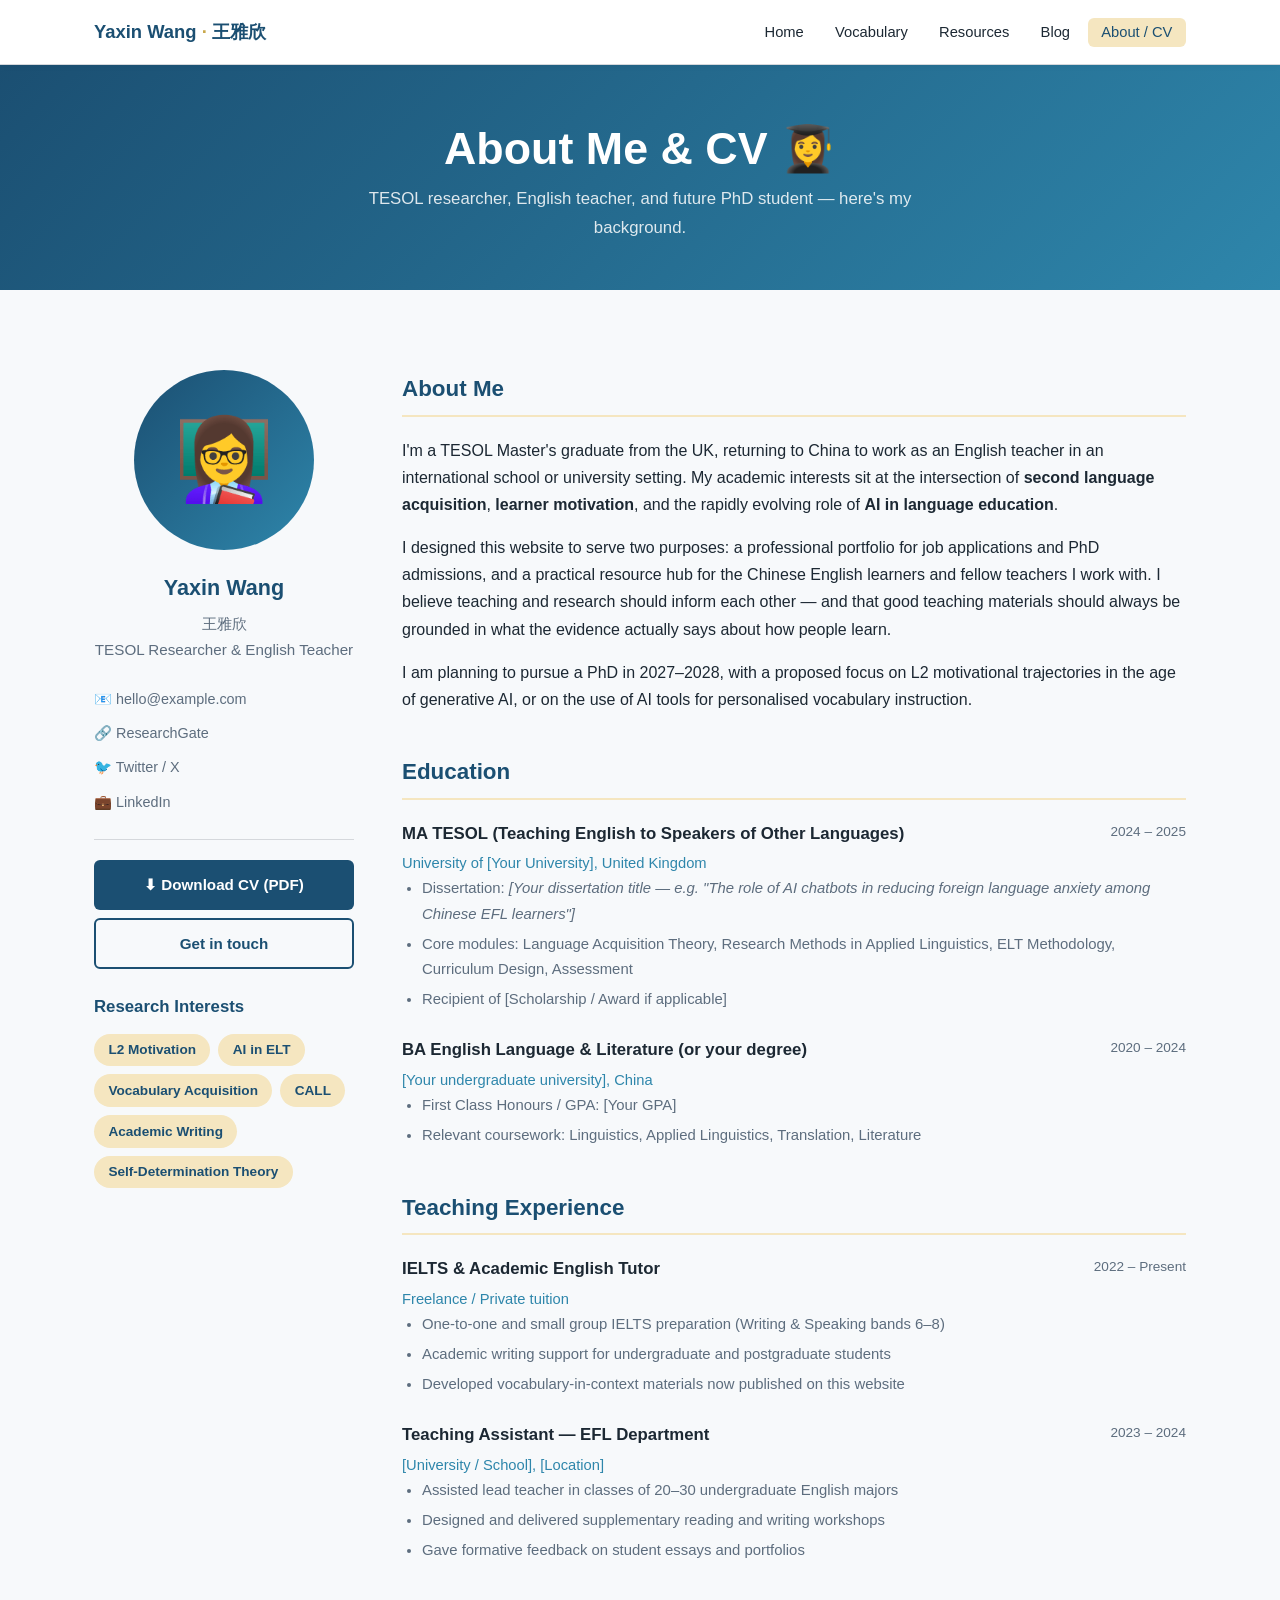
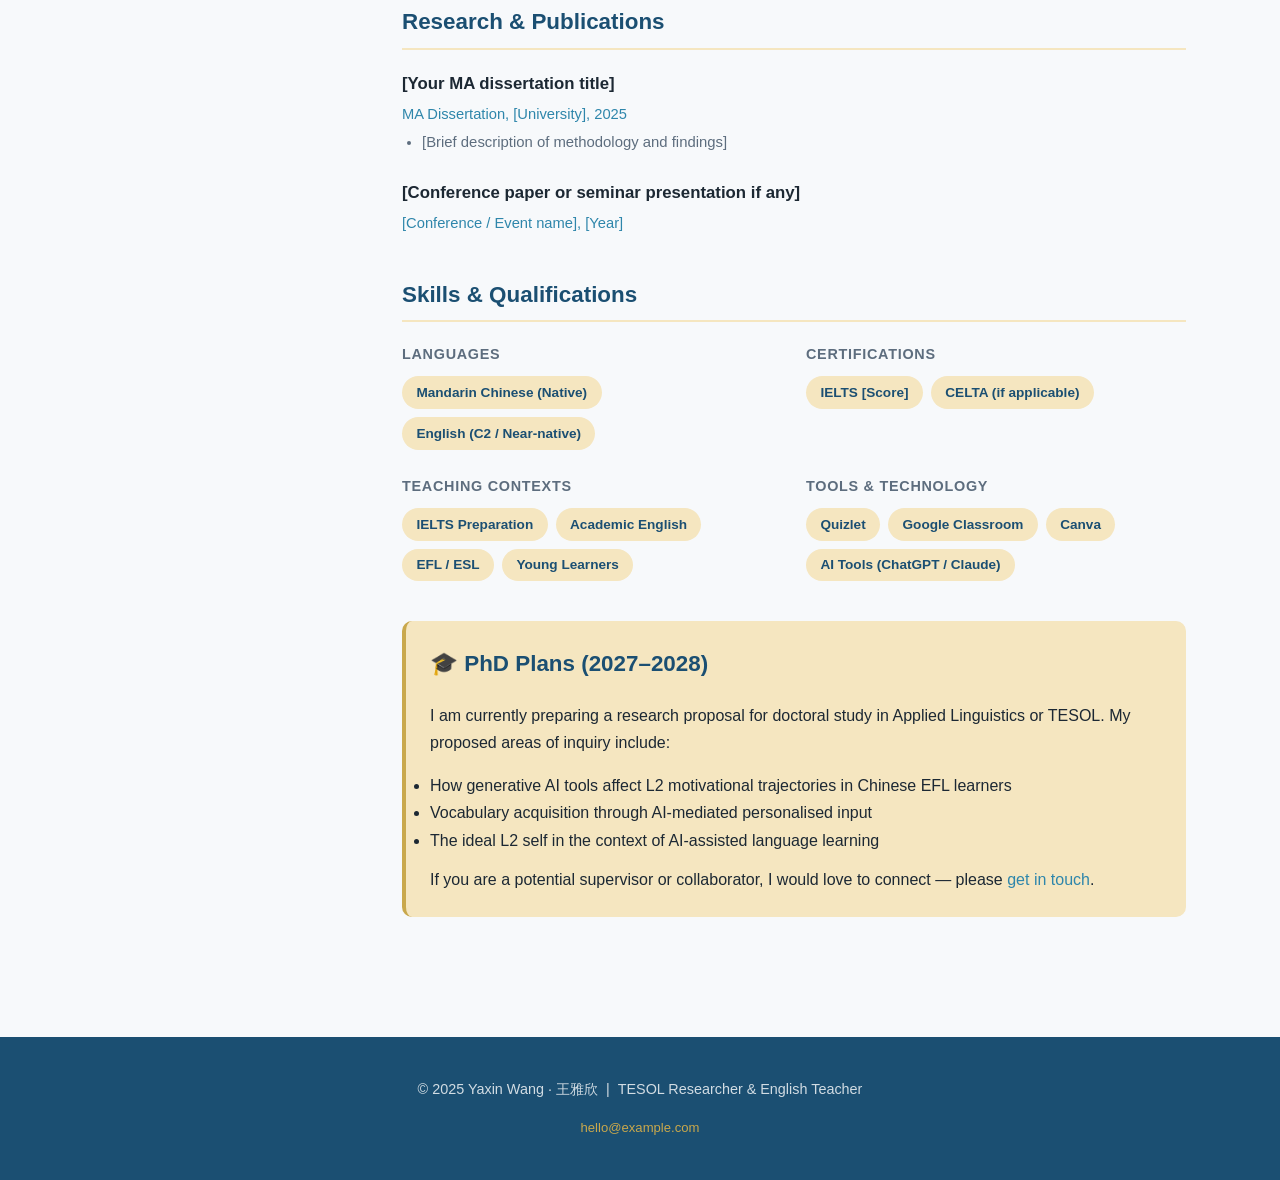
==== about.html @ 39707145 "Build complete teaching website prototype - Homepage with hero, feature cards, vocabulary preview, b" ====
<!DOCTYPE html>
<html lang="en">
<head>
  <meta charset="UTF-8">
  <meta name="viewport" content="width=device-width, initial-scale=1.0">
  <title>About &amp; CV | Yaxin Wang</title>
  <meta name="description" content="About Yaxin Wang — TESOL researcher, English teacher, and PhD applicant in L2 motivation and AI in language education.">
  <link rel="stylesheet" href="css/style.css">
</head>
<body>

<header class="site-header">
  <div class="container">
    <nav class="nav-inner">
      <a class="nav-brand" href="index.html">Yaxin Wang <span>·</span> 王雅欣</a>
      <ul class="nav-links">
        <li><a href="index.html">Home</a></li>
        <li><a href="vocabulary.html">Vocabulary</a></li>
        <li><a href="resources.html">Resources</a></li>
        <li><a href="blog.html">Blog</a></li>
        <li><a href="about.html" class="active">About / CV</a></li>
      </ul>
      <button class="nav-toggle" aria-label="Toggle navigation">
        <span></span><span></span><span></span>
      </button>
    </nav>
  </div>
</header>

<div class="page-header">
  <div class="container">
    <h1>About Me &amp; CV 👩‍🎓</h1>
    <p>TESOL researcher, English teacher, and future PhD student — here's my background.</p>
  </div>
</div>

<section class="section">
  <div class="container">
    <div class="about-grid">

      <!-- Sidebar -->
      <aside class="about-sidebar">
        <div class="about-avatar">👩‍🏫</div>
        <div class="about-name">Yaxin Wang</div>
        <div class="about-role">王雅欣<br>TESOL Researcher &amp; English Teacher</div>

        <div class="about-contact">
          <a href="mailto:hello@example.com">📧 hello@example.com</a>
          <a href="#">🔗 ResearchGate</a>
          <a href="#">🐦 Twitter / X</a>
          <a href="#">💼 LinkedIn</a>
        </div>

        <hr style="margin:1.25rem 0;border:none;border-top:1px solid var(--border)">

        <a href="#" class="btn btn-primary" style="width:100%;justify-content:center;margin-bottom:.5rem">
          ⬇ Download CV (PDF)
        </a>
        <a href="mailto:hello@example.com" class="btn btn-outline" style="width:100%;justify-content:center">
          Get in touch
        </a>

        <div style="margin-top:1.5rem;text-align:left">
          <h4 style="color:var(--primary);margin-bottom:.75rem">Research Interests</h4>
          <div class="skill-grid">
            <span class="skill-tag">L2 Motivation</span>
            <span class="skill-tag">AI in ELT</span>
            <span class="skill-tag">Vocabulary Acquisition</span>
            <span class="skill-tag">CALL</span>
            <span class="skill-tag">Academic Writing</span>
            <span class="skill-tag">Self-Determination Theory</span>
          </div>
        </div>
      </aside>

      <!-- Main CV Content -->
      <main>

        <!-- Bio -->
        <div class="cv-section">
          <h3>About Me</h3>
          <p>I'm a TESOL Master's graduate from the UK, returning to China to work as an English teacher in an international school or university setting. My academic interests sit at the intersection of <strong>second language acquisition</strong>, <strong>learner motivation</strong>, and the rapidly evolving role of <strong>AI in language education</strong>.</p>
          <p>I designed this website to serve two purposes: a professional portfolio for job applications and PhD admissions, and a practical resource hub for the Chinese English learners and fellow teachers I work with. I believe teaching and research should inform each other — and that good teaching materials should always be grounded in what the evidence actually says about how people learn.</p>
          <p>I am planning to pursue a PhD in 2027–2028, with a proposed focus on L2 motivational trajectories in the age of generative AI, or on the use of AI tools for personalised vocabulary instruction.</p>
        </div>

        <!-- Education -->
        <div class="cv-section">
          <h3>Education</h3>

          <div class="cv-item">
            <div class="cv-item-header">
              <div>
                <h4>MA TESOL (Teaching English to Speakers of Other Languages)</h4>
                <p class="cv-item-org">University of [Your University], United Kingdom</p>
              </div>
              <span class="cv-date">2024 – 2025</span>
            </div>
            <ul>
              <li>Dissertation: <em>[Your dissertation title — e.g. "The role of AI chatbots in reducing foreign language anxiety among Chinese EFL learners"]</em></li>
              <li>Core modules: Language Acquisition Theory, Research Methods in Applied Linguistics, ELT Methodology, Curriculum Design, Assessment</li>
              <li>Recipient of [Scholarship / Award if applicable]</li>
            </ul>
          </div>

          <div class="cv-item">
            <div class="cv-item-header">
              <div>
                <h4>BA English Language &amp; Literature (or your degree)</h4>
                <p class="cv-item-org">[Your undergraduate university], China</p>
              </div>
              <span class="cv-date">2020 – 2024</span>
            </div>
            <ul>
              <li>First Class Honours / GPA: [Your GPA]</li>
              <li>Relevant coursework: Linguistics, Applied Linguistics, Translation, Literature</li>
            </ul>
          </div>
        </div>

        <!-- Teaching Experience -->
        <div class="cv-section">
          <h3>Teaching Experience</h3>

          <div class="cv-item">
            <div class="cv-item-header">
              <div>
                <h4>IELTS &amp; Academic English Tutor</h4>
                <p class="cv-item-org">Freelance / Private tuition</p>
              </div>
              <span class="cv-date">2022 – Present</span>
            </div>
            <ul>
              <li>One-to-one and small group IELTS preparation (Writing &amp; Speaking bands 6–8)</li>
              <li>Academic writing support for undergraduate and postgraduate students</li>
              <li>Developed vocabulary-in-context materials now published on this website</li>
            </ul>
          </div>

          <div class="cv-item">
            <div class="cv-item-header">
              <div>
                <h4>Teaching Assistant — EFL Department</h4>
                <p class="cv-item-org">[University / School], [Location]</p>
              </div>
              <span class="cv-date">2023 – 2024</span>
            </div>
            <ul>
              <li>Assisted lead teacher in classes of 20–30 undergraduate English majors</li>
              <li>Designed and delivered supplementary reading and writing workshops</li>
              <li>Gave formative feedback on student essays and portfolios</li>
            </ul>
          </div>
        </div>

        <!-- Research & Publications -->
        <div class="cv-section">
          <h3>Research &amp; Publications</h3>

          <div class="cv-item">
            <h4>[Your MA dissertation title]</h4>
            <p class="cv-item-org">MA Dissertation, [University], 2025</p>
            <ul>
              <li>[Brief description of methodology and findings]</li>
            </ul>
          </div>

          <div class="cv-item">
            <h4>[Conference paper or seminar presentation if any]</h4>
            <p class="cv-item-org">[Conference / Event name], [Year]</p>
          </div>
        </div>

        <!-- Skills -->
        <div class="cv-section">
          <h3>Skills &amp; Qualifications</h3>
          <div style="display:grid;grid-template-columns:1fr 1fr;gap:1.5rem;flex-wrap:wrap">
            <div>
              <h4 style="margin-bottom:.6rem;color:var(--text-muted);font-size:.9rem;text-transform:uppercase;letter-spacing:.05em">Languages</h4>
              <div class="skill-grid">
                <span class="skill-tag">Mandarin Chinese (Native)</span>
                <span class="skill-tag">English (C2 / Near-native)</span>
              </div>
            </div>
            <div>
              <h4 style="margin-bottom:.6rem;color:var(--text-muted);font-size:.9rem;text-transform:uppercase;letter-spacing:.05em">Certifications</h4>
              <div class="skill-grid">
                <span class="skill-tag">IELTS [Score]</span>
                <span class="skill-tag">CELTA (if applicable)</span>
              </div>
            </div>
            <div>
              <h4 style="margin-bottom:.6rem;color:var(--text-muted);font-size:.9rem;text-transform:uppercase;letter-spacing:.05em">Teaching Contexts</h4>
              <div class="skill-grid">
                <span class="skill-tag">IELTS Preparation</span>
                <span class="skill-tag">Academic English</span>
                <span class="skill-tag">EFL / ESL</span>
                <span class="skill-tag">Young Learners</span>
              </div>
            </div>
            <div>
              <h4 style="margin-bottom:.6rem;color:var(--text-muted);font-size:.9rem;text-transform:uppercase;letter-spacing:.05em">Tools &amp; Technology</h4>
              <div class="skill-grid">
                <span class="skill-tag">Quizlet</span>
                <span class="skill-tag">Google Classroom</span>
                <span class="skill-tag">Canva</span>
                <span class="skill-tag">AI Tools (ChatGPT / Claude)</span>
              </div>
            </div>
          </div>
        </div>

        <!-- PhD Plans -->
        <div class="cv-section" style="background:var(--accent-light);padding:1.5rem;border-radius:var(--radius);border-left:4px solid var(--accent)">
          <h3 style="border:none;margin-bottom:.75rem">🎓 PhD Plans (2027–2028)</h3>
          <p>I am currently preparing a research proposal for doctoral study in Applied Linguistics or TESOL. My proposed areas of inquiry include:</p>
          <ul>
            <li>How generative AI tools affect L2 motivational trajectories in Chinese EFL learners</li>
            <li>Vocabulary acquisition through AI-mediated personalised input</li>
            <li>The ideal L2 self in the context of AI-assisted language learning</li>
          </ul>
          <p style="margin-top:.75rem">If you are a potential supervisor or collaborator, I would love to connect — please <a href="mailto:hello@example.com">get in touch</a>.</p>
        </div>

      </main>
    </div>
  </div>
</section>

<footer class="site-footer">
  <p>© 2025 Yaxin Wang · 王雅欣 &nbsp;|&nbsp; TESOL Researcher &amp; English Teacher</p>
  <p style="margin-top:.5rem;font-size:.82rem">
    <a href="mailto:hello@example.com">hello@example.com</a>
  </p>
</footer>

<script src="js/app.js"></script>
</body>
</html>
---- css/style.css ----
/* ============================================================
   TEACHING WEBSITE – MAIN STYLESHEET
   To change the colour palette, edit the variables below.
   ============================================================ */

:root {
  --primary:        #1B4F72;   /* deep navy */
  --primary-light:  #2E86AB;   /* medium blue */
  --accent:         #C9A84C;   /* academic gold */
  --accent-light:   #F5E6C0;   /* pale gold */
  --bg:             #F7F9FB;   /* page background */
  --surface:        #FFFFFF;   /* card background */
  --text:           #1C2833;   /* body text */
  --text-muted:     #5D6D7E;   /* secondary text */
  --border:         #D5D8DC;   /* dividers */
  --success:        #1E8449;
  --radius:         10px;
  --shadow:         0 2px 12px rgba(27,79,114,0.10);
  --shadow-hover:   0 6px 24px rgba(27,79,114,0.18);
  --transition:     0.25s ease;
  --max-width:      1140px;
}

/* ── Reset & Base ─────────────────────────────────────────── */
*, *::before, *::after { box-sizing: border-box; margin: 0; padding: 0; }

html { scroll-behavior: smooth; font-size: 16px; }

body {
  font-family: 'Segoe UI', 'PingFang SC', 'Microsoft YaHei', sans-serif;
  background: var(--bg);
  color: var(--text);
  line-height: 1.7;
}

a { color: var(--primary-light); text-decoration: none; transition: color var(--transition); }
a:hover { color: var(--accent); }

img { max-width: 100%; display: block; }

/* ── Typography ───────────────────────────────────────────── */
h1 { font-size: clamp(1.8rem, 4vw, 2.8rem); font-weight: 700; line-height: 1.25; }
h2 { font-size: clamp(1.4rem, 3vw, 2rem);   font-weight: 700; line-height: 1.3; }
h3 { font-size: clamp(1.1rem, 2vw, 1.4rem); font-weight: 600; }
h4 { font-size: 1.05rem; font-weight: 600; }
p  { margin-bottom: 1rem; }
p:last-child { margin-bottom: 0; }

.section-title {
  text-align: center;
  margin-bottom: 0.5rem;
  color: var(--primary);
}
.section-subtitle {
  text-align: center;
  color: var(--text-muted);
  margin-bottom: 2.5rem;
  font-size: 1.05rem;
}

/* ── Layout Utilities ─────────────────────────────────────── */
.container { max-width: var(--max-width); margin: 0 auto; padding: 0 1.5rem; }
.section   { padding: 5rem 0; }
.section-alt { background: var(--surface); }

.grid-2 { display: grid; grid-template-columns: repeat(auto-fit, minmax(280px, 1fr)); gap: 1.5rem; }
.grid-3 { display: grid; grid-template-columns: repeat(auto-fit, minmax(240px, 1fr)); gap: 1.5rem; }

/* ── Buttons ──────────────────────────────────────────────── */
.btn {
  display: inline-flex;
  align-items: center;
  gap: 0.45rem;
  padding: 0.65rem 1.5rem;
  border-radius: 6px;
  font-size: 0.95rem;
  font-weight: 600;
  cursor: pointer;
  transition: all var(--transition);
  border: 2px solid transparent;
}
.btn-primary {
  background: var(--primary);
  color: #fff;
}
.btn-primary:hover { background: var(--primary-light); color: #fff; transform: translateY(-1px); }

.btn-outline {
  background: transparent;
  color: var(--primary);
  border-color: var(--primary);
}
.btn-outline:hover { background: var(--primary); color: #fff; transform: translateY(-1px); }

.btn-accent {
  background: var(--accent);
  color: #fff;
}
.btn-accent:hover { background: #b8923f; color: #fff; transform: translateY(-1px); }

/* ── Header / Nav ─────────────────────────────────────────── */
.site-header {
  position: sticky;
  top: 0;
  z-index: 100;
  background: var(--surface);
  border-bottom: 1px solid var(--border);
  box-shadow: 0 1px 6px rgba(0,0,0,0.06);
}

.nav-inner {
  display: flex;
  align-items: center;
  justify-content: space-between;
  height: 64px;
}

.nav-brand {
  font-size: 1.15rem;
  font-weight: 700;
  color: var(--primary);
  white-space: nowrap;
}
.nav-brand span { color: var(--accent); }

.nav-links {
  display: flex;
  align-items: center;
  gap: 0.25rem;
  list-style: none;
}
.nav-links a {
  padding: 0.4rem 0.85rem;
  border-radius: 6px;
  color: var(--text);
  font-size: 0.92rem;
  font-weight: 500;
  transition: all var(--transition);
}
.nav-links a:hover,
.nav-links a.active { background: var(--accent-light); color: var(--primary); }

.nav-toggle {
  display: none;
  background: none;
  border: none;
  cursor: pointer;
  flex-direction: column;
  gap: 5px;
  padding: 4px;
}
.nav-toggle span {
  display: block;
  width: 24px;
  height: 2px;
  background: var(--primary);
  border-radius: 2px;
  transition: all var(--transition);
}

/* ── Hero ─────────────────────────────────────────────────── */
.hero {
  background: linear-gradient(135deg, var(--primary) 0%, var(--primary-light) 100%);
  color: #fff;
  padding: 6rem 0 5rem;
  position: relative;
  overflow: hidden;
}
.hero::before {
  content: '';
  position: absolute;
  inset: 0;
  background: url("data:image/svg+xml,%3Csvg width='60' height='60' viewBox='0 0 60 60' xmlns='http://www.w3.org/2000/svg'%3E%3Cg fill='none' fill-rule='evenodd'%3E%3Cg fill='%23ffffff' fill-opacity='0.04'%3E%3Cpath d='M36 34v-4h-2v4h-4v2h4v4h2v-4h4v-2h-4zm0-30V0h-2v4h-4v2h4v4h2V6h4V4h-4zM6 34v-4H4v4H0v2h4v4h2v-4h4v-2H6zM6 4V0H4v4H0v2h4v4h2V6h4V4H6z'/%3E%3C/g%3E%3C/g%3E%3C/svg%3E");
}
.hero-inner {
  position: relative;
  display: grid;
  grid-template-columns: 1fr auto;
  gap: 3rem;
  align-items: center;
}
.hero-tagline {
  font-size: 1.1rem;
  opacity: 0.85;
  margin-bottom: 0.75rem;
  letter-spacing: 0.03em;
  text-transform: uppercase;
  font-weight: 500;
}
.hero h1 { margin-bottom: 1rem; }
.hero-desc { font-size: 1.1rem; opacity: 0.9; margin-bottom: 2rem; max-width: 540px; }
.hero-cta { display: flex; flex-wrap: wrap; gap: 1rem; }
.hero-badge {
  background: rgba(255,255,255,0.15);
  border: 1px solid rgba(255,255,255,0.3);
  border-radius: 8px;
  padding: 1.25rem 1.5rem;
  min-width: 200px;
  text-align: center;
}
.hero-badge-num { font-size: 2rem; font-weight: 700; }
.hero-badge-label { font-size: 0.85rem; opacity: 0.8; }

/* ── Feature Cards ────────────────────────────────────────── */
.feature-card {
  background: var(--surface);
  border-radius: var(--radius);
  padding: 2rem;
  box-shadow: var(--shadow);
  transition: box-shadow var(--transition), transform var(--transition);
  border-top: 4px solid var(--primary-light);
}
.feature-card:hover { box-shadow: var(--shadow-hover); transform: translateY(-3px); }

.feature-icon {
  font-size: 2.25rem;
  margin-bottom: 1rem;
}
.feature-card h3 { color: var(--primary); margin-bottom: 0.5rem; }

/* ── Vocabulary Flashcard ─────────────────────────────────── */
.vocab-app { max-width: 780px; margin: 0 auto; }

.vocab-controls {
  display: flex;
  flex-wrap: wrap;
  gap: 0.75rem;
  margin-bottom: 1.75rem;
  align-items: center;
}
.vocab-controls select,
.vocab-controls input {
  padding: 0.5rem 0.9rem;
  border: 1.5px solid var(--border);
  border-radius: 6px;
  background: var(--surface);
  font-size: 0.9rem;
  color: var(--text);
  transition: border-color var(--transition);
}
.vocab-controls select:focus,
.vocab-controls input:focus { outline: none; border-color: var(--primary-light); }

.card-counter { margin-left: auto; color: var(--text-muted); font-size: 0.9rem; font-weight: 600; }

/* 3-D flip card */
.flip-card { perspective: 1200px; height: 380px; margin-bottom: 1.5rem; cursor: pointer; }
.flip-card-inner {
  position: relative;
  width: 100%;
  height: 100%;
  transition: transform 0.55s cubic-bezier(.4,.2,.2,1);
  transform-style: preserve-3d;
}
.flip-card.flipped .flip-card-inner { transform: rotateY(180deg); }

.flip-card-front,
.flip-card-back {
  position: absolute;
  inset: 0;
  backface-visibility: hidden;
  -webkit-backface-visibility: hidden;
  border-radius: var(--radius);
  box-shadow: var(--shadow);
  display: flex;
  flex-direction: column;
  justify-content: center;
  padding: 2.5rem;
  background: var(--surface);
}
.flip-card-back { transform: rotateY(180deg); background: #EAF4FB; }

.card-word {
  font-size: 2rem;
  font-weight: 700;
  color: var(--primary);
  margin-bottom: 0.25rem;
}
.card-phonetic { color: var(--text-muted); font-size: 1rem; margin-bottom: 1.25rem; }

.card-sentence {
  font-size: 1.08rem;
  line-height: 1.8;
  color: var(--text);
  background: var(--accent-light);
  border-left: 4px solid var(--accent);
  padding: 0.9rem 1.1rem;
  border-radius: 0 6px 6px 0;
  margin-bottom: 1rem;
}
.card-sentence .highlight {
  background: var(--accent);
  color: #fff;
  padding: 1px 5px;
  border-radius: 3px;
  font-weight: 600;
}

.card-hint { color: var(--text-muted); font-size: 0.9rem; text-align: center; margin-top: auto; }

/* back face */
.card-pos {
  display: inline-block;
  background: var(--primary);
  color: #fff;
  font-size: 0.78rem;
  font-weight: 600;
  padding: 2px 10px;
  border-radius: 20px;
  text-transform: uppercase;
  letter-spacing: 0.05em;
  margin-bottom: 0.75rem;
}
.card-definition { font-size: 1.1rem; color: var(--primary); font-weight: 600; margin-bottom: 1rem; }
.card-usage { font-size: 0.93rem; color: var(--text-muted); border-top: 1px solid var(--border); padding-top: 0.75rem; margin-top: 0.25rem; }
.card-cn { font-size: 0.95rem; color: var(--text-muted); font-style: italic; margin-top: 0.5rem; }

/* nav bar below card */
.card-nav {
  display: flex;
  align-items: center;
  justify-content: center;
  gap: 1rem;
}
.card-progress {
  flex: 1;
  max-width: 320px;
  height: 6px;
  background: var(--border);
  border-radius: 3px;
  overflow: hidden;
}
.card-progress-fill { height: 100%; background: var(--accent); transition: width 0.3s ease; border-radius: 3px; }

.card-level-badge {
  display: inline-block;
  font-size: 0.75rem;
  font-weight: 700;
  padding: 2px 9px;
  border-radius: 20px;
  background: var(--accent-light);
  color: var(--primary);
  margin-bottom: 0.5rem;
}

/* ── Resources ────────────────────────────────────────────── */
.filter-bar {
  display: flex;
  flex-wrap: wrap;
  gap: 0.5rem;
  margin-bottom: 2rem;
  justify-content: center;
}
.filter-btn {
  padding: 0.4rem 1rem;
  border-radius: 20px;
  border: 1.5px solid var(--border);
  background: var(--surface);
  color: var(--text-muted);
  font-size: 0.88rem;
  font-weight: 500;
  cursor: pointer;
  transition: all var(--transition);
}
.filter-btn:hover,
.filter-btn.active {
  background: var(--primary);
  color: #fff;
  border-color: var(--primary);
}

.resource-card {
  background: var(--surface);
  border-radius: var(--radius);
  padding: 1.5rem;
  box-shadow: var(--shadow);
  transition: all var(--transition);
  display: flex;
  flex-direction: column;
  gap: 0.5rem;
}
.resource-card:hover { box-shadow: var(--shadow-hover); transform: translateY(-2px); }

.resource-meta {
  display: flex;
  gap: 0.5rem;
  flex-wrap: wrap;
}
.tag {
  font-size: 0.75rem;
  font-weight: 600;
  padding: 2px 9px;
  border-radius: 20px;
  text-transform: uppercase;
  letter-spacing: 0.04em;
}
.tag-writing  { background: #D6EAF8; color: #1A5276; }
.tag-speaking { background: #D5F5E3; color: #1E8449; }
.tag-vocab    { background: #FDEBD0; color: #784212; }
.tag-grammar  { background: #E8DAEF; color: #6C3483; }
.tag-level    { background: var(--accent-light); color: #7D6608; }

.resource-card h4 { color: var(--primary); }
.resource-card p { font-size: 0.9rem; color: var(--text-muted); }
.resource-link { margin-top: auto; color: var(--primary-light); font-size: 0.9rem; font-weight: 600; }
.resource-link:hover { color: var(--accent); }

/* ── Blog ─────────────────────────────────────────────────── */
.blog-card {
  background: var(--surface);
  border-radius: var(--radius);
  box-shadow: var(--shadow);
  overflow: hidden;
  transition: all var(--transition);
  display: flex;
  flex-direction: column;
}
.blog-card:hover { box-shadow: var(--shadow-hover); transform: translateY(-3px); }

.blog-card-header {
  padding: 1.75rem 1.75rem 0;
}
.blog-date { font-size: 0.82rem; color: var(--text-muted); margin-bottom: 0.4rem; }
.blog-category {
  font-size: 0.78rem;
  font-weight: 700;
  letter-spacing: 0.05em;
  text-transform: uppercase;
  color: var(--primary-light);
  margin-bottom: 0.6rem;
}
.blog-card h3 { color: var(--primary); margin-bottom: 0.75rem; font-size: 1.15rem; }
.blog-card p  { font-size: 0.93rem; color: var(--text-muted); }

.blog-card-footer {
  padding: 1rem 1.75rem 1.5rem;
  margin-top: auto;
  display: flex;
  align-items: center;
  justify-content: space-between;
}
.read-time { font-size: 0.82rem; color: var(--text-muted); }

/* Single blog post */
.blog-post-content {
  max-width: 720px;
  margin: 0 auto;
}
.blog-post-content h2 { color: var(--primary); margin: 2rem 0 0.75rem; }
.blog-post-content h3 { color: var(--primary-light); margin: 1.5rem 0 0.5rem; }
.blog-post-content ul, .blog-post-content ol { padding-left: 1.5rem; margin-bottom: 1rem; }
.blog-post-content li { margin-bottom: 0.4rem; }
.blog-post-content blockquote {
  border-left: 4px solid var(--accent);
  padding: 0.75rem 1.25rem;
  background: var(--accent-light);
  border-radius: 0 6px 6px 0;
  color: var(--text);
  margin: 1.5rem 0;
}
.blog-hidden { display: none; }

/* ── About / CV ───────────────────────────────────────────── */
.about-grid {
  display: grid;
  grid-template-columns: 260px 1fr;
  gap: 3rem;
  align-items: start;
}
.about-avatar {
  width: 180px;
  height: 180px;
  border-radius: 50%;
  background: linear-gradient(135deg, var(--primary), var(--primary-light));
  display: flex;
  align-items: center;
  justify-content: center;
  font-size: 5rem;
  margin: 0 auto 1.25rem;
}
.about-sidebar { text-align: center; }
.about-name { font-size: 1.35rem; font-weight: 700; color: var(--primary); margin-bottom: 0.25rem; }
.about-role { color: var(--text-muted); font-size: 0.95rem; margin-bottom: 1.25rem; }

.about-contact a {
  display: flex;
  align-items: center;
  gap: 0.5rem;
  color: var(--text-muted);
  font-size: 0.9rem;
  padding: 0.3rem 0;
}
.about-contact a:hover { color: var(--primary); }

.cv-section { margin-bottom: 2.5rem; }
.cv-section h3 {
  color: var(--primary);
  border-bottom: 2px solid var(--accent-light);
  padding-bottom: 0.4rem;
  margin-bottom: 1.25rem;
}

.cv-item { margin-bottom: 1.5rem; }
.cv-item-header {
  display: flex;
  justify-content: space-between;
  align-items: flex-start;
  gap: 1rem;
  flex-wrap: wrap;
}
.cv-item h4 { color: var(--text); margin-bottom: 0.2rem; }
.cv-item-org { color: var(--primary-light); font-size: 0.92rem; margin-bottom: 0.2rem; }
.cv-date { font-size: 0.85rem; color: var(--text-muted); white-space: nowrap; }
.cv-item ul { padding-left: 1.25rem; font-size: 0.93rem; color: var(--text-muted); }
.cv-item li { margin-bottom: 0.3rem; }

.skill-grid { display: flex; flex-wrap: wrap; gap: 0.5rem; }
.skill-tag {
  background: var(--accent-light);
  color: var(--primary);
  font-size: 0.85rem;
  font-weight: 600;
  padding: 0.3rem 0.9rem;
  border-radius: 20px;
}

/* ── Footer ───────────────────────────────────────────────── */
.site-footer {
  background: var(--primary);
  color: rgba(255,255,255,0.8);
  text-align: center;
  padding: 2.5rem 1.5rem;
  font-size: 0.9rem;
}
.site-footer a { color: var(--accent); }
.site-footer a:hover { color: #fff; }

/* ── Page header banner ───────────────────────────────────── */
.page-header {
  background: linear-gradient(135deg, var(--primary) 0%, var(--primary-light) 100%);
  color: #fff;
  padding: 3.5rem 0 3rem;
  text-align: center;
}
.page-header p { opacity: 0.85; max-width: 560px; margin: 0.5rem auto 0; font-size: 1.05rem; }

/* ── Mobile ───────────────────────────────────────────────── */
@media (max-width: 768px) {
  .nav-links {
    display: none;
    flex-direction: column;
    position: absolute;
    top: 64px;
    left: 0; right: 0;
    background: var(--surface);
    border-bottom: 1px solid var(--border);
    padding: 1rem;
    gap: 0.25rem;
  }
  .nav-links.open { display: flex; }
  .nav-toggle { display: flex; }

  .hero-inner { grid-template-columns: 1fr; }
  .hero-badge { display: none; }

  .flip-card { height: 420px; }

  .about-grid { grid-template-columns: 1fr; }
  .about-sidebar { display: flex; flex-direction: column; align-items: center; }
}
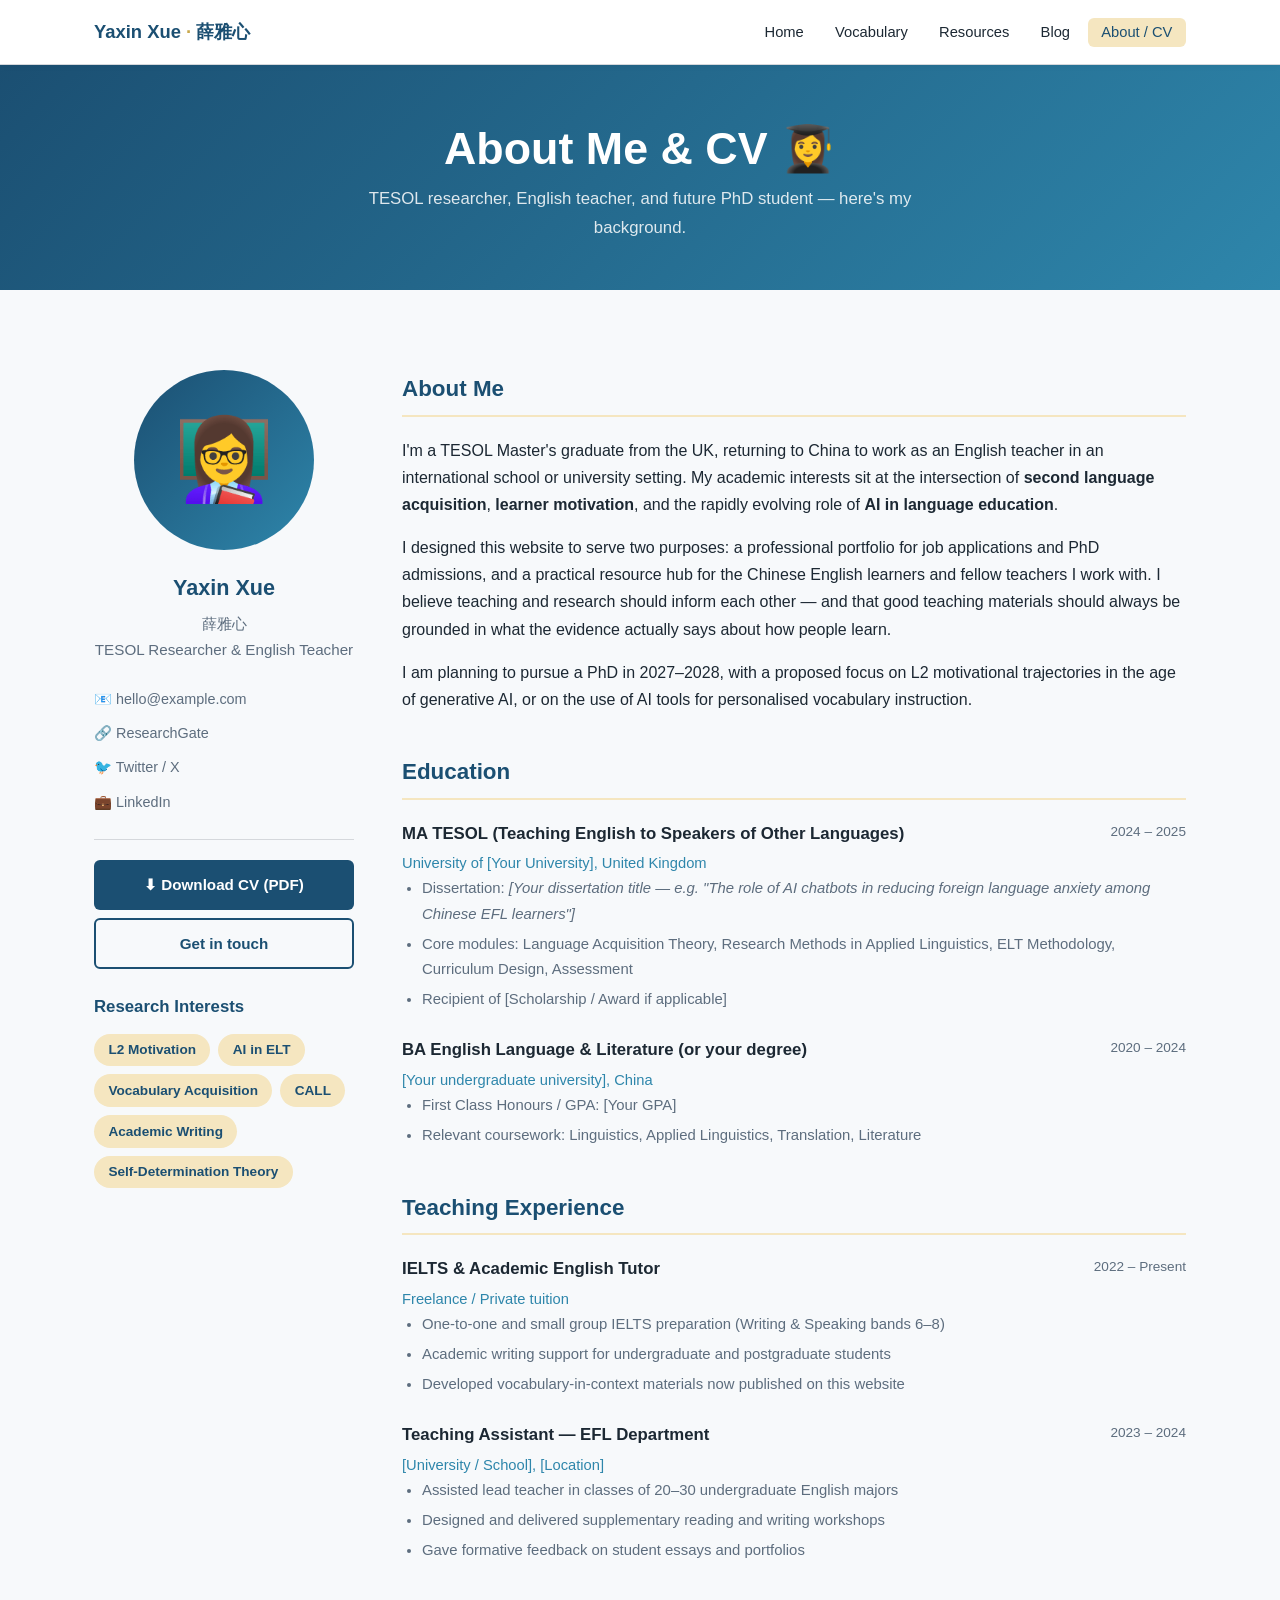
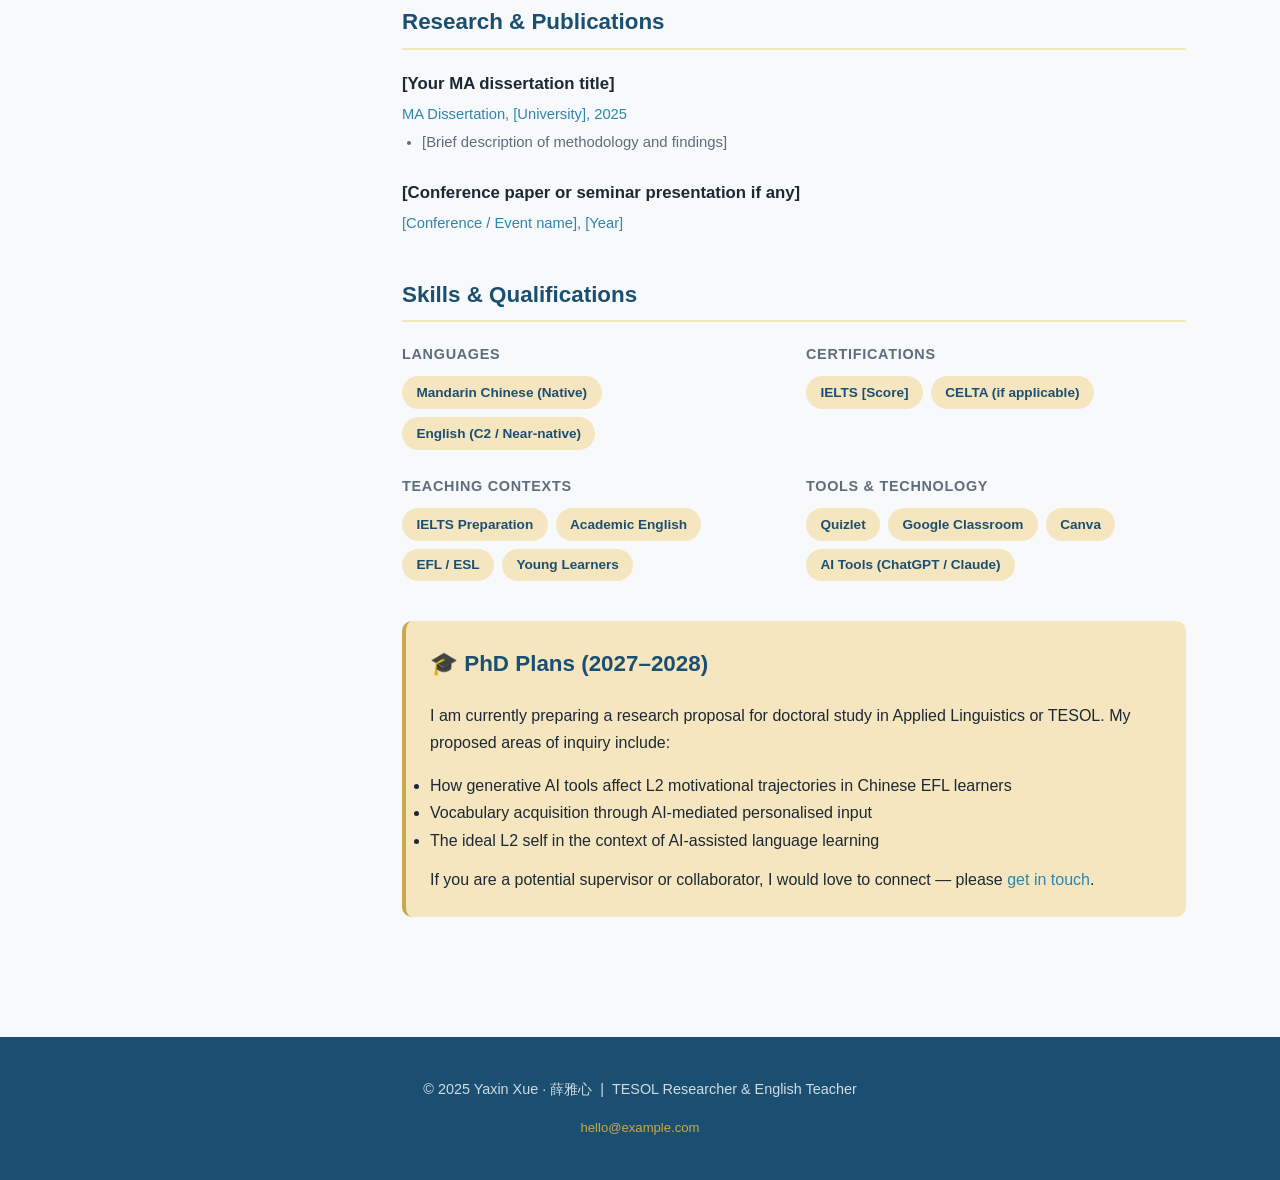
==== commit 67e414fb: "Update name to Yaxin Xue / 薛雅心 across all pages https://claude.ai/code/session_01CTBrnLzxWctn1dXHuLy" ====
--- a/about.html
+++ b/about.html
@@ -3,8 +3,8 @@
 <head>
   <meta charset="UTF-8">
   <meta name="viewport" content="width=device-width, initial-scale=1.0">
-  <title>About &amp; CV | Yaxin Wang</title>
-  <meta name="description" content="About Yaxin Wang — TESOL researcher, English teacher, and PhD applicant in L2 motivation and AI in language education.">
+  <title>About &amp; CV | Yaxin Xue</title>
+  <meta name="description" content="About Yaxin Xue — TESOL researcher, English teacher, and PhD applicant in L2 motivation and AI in language education.">
   <link rel="stylesheet" href="css/style.css">
 </head>
 <body>
@@ -12,7 +12,7 @@
 <header class="site-header">
   <div class="container">
     <nav class="nav-inner">
-      <a class="nav-brand" href="index.html">Yaxin Wang <span>·</span> 王雅欣</a>
+      <a class="nav-brand" href="index.html">Yaxin Xue <span>·</span> 薛雅心</a>
       <ul class="nav-links">
         <li><a href="index.html">Home</a></li>
         <li><a href="vocabulary.html">Vocabulary</a></li>
@@ -41,8 +41,8 @@
       <!-- Sidebar -->
       <aside class="about-sidebar">
         <div class="about-avatar">👩‍🏫</div>
-        <div class="about-name">Yaxin Wang</div>
-        <div class="about-role">王雅欣<br>TESOL Researcher &amp; English Teacher</div>
+        <div class="about-name">Yaxin Xue</div>
+        <div class="about-role">薛雅心<br>TESOL Researcher &amp; English Teacher</div>
 
         <div class="about-contact">
           <a href="mailto:hello@example.com">📧 hello@example.com</a>
@@ -228,7 +228,7 @@
 </section>
 
 <footer class="site-footer">
-  <p>© 2025 Yaxin Wang · 王雅欣 &nbsp;|&nbsp; TESOL Researcher &amp; English Teacher</p>
+  <p>© 2025 Yaxin Xue · 薛雅心 &nbsp;|&nbsp; TESOL Researcher &amp; English Teacher</p>
   <p style="margin-top:.5rem;font-size:.82rem">
     <a href="mailto:hello@example.com">hello@example.com</a>
   </p>
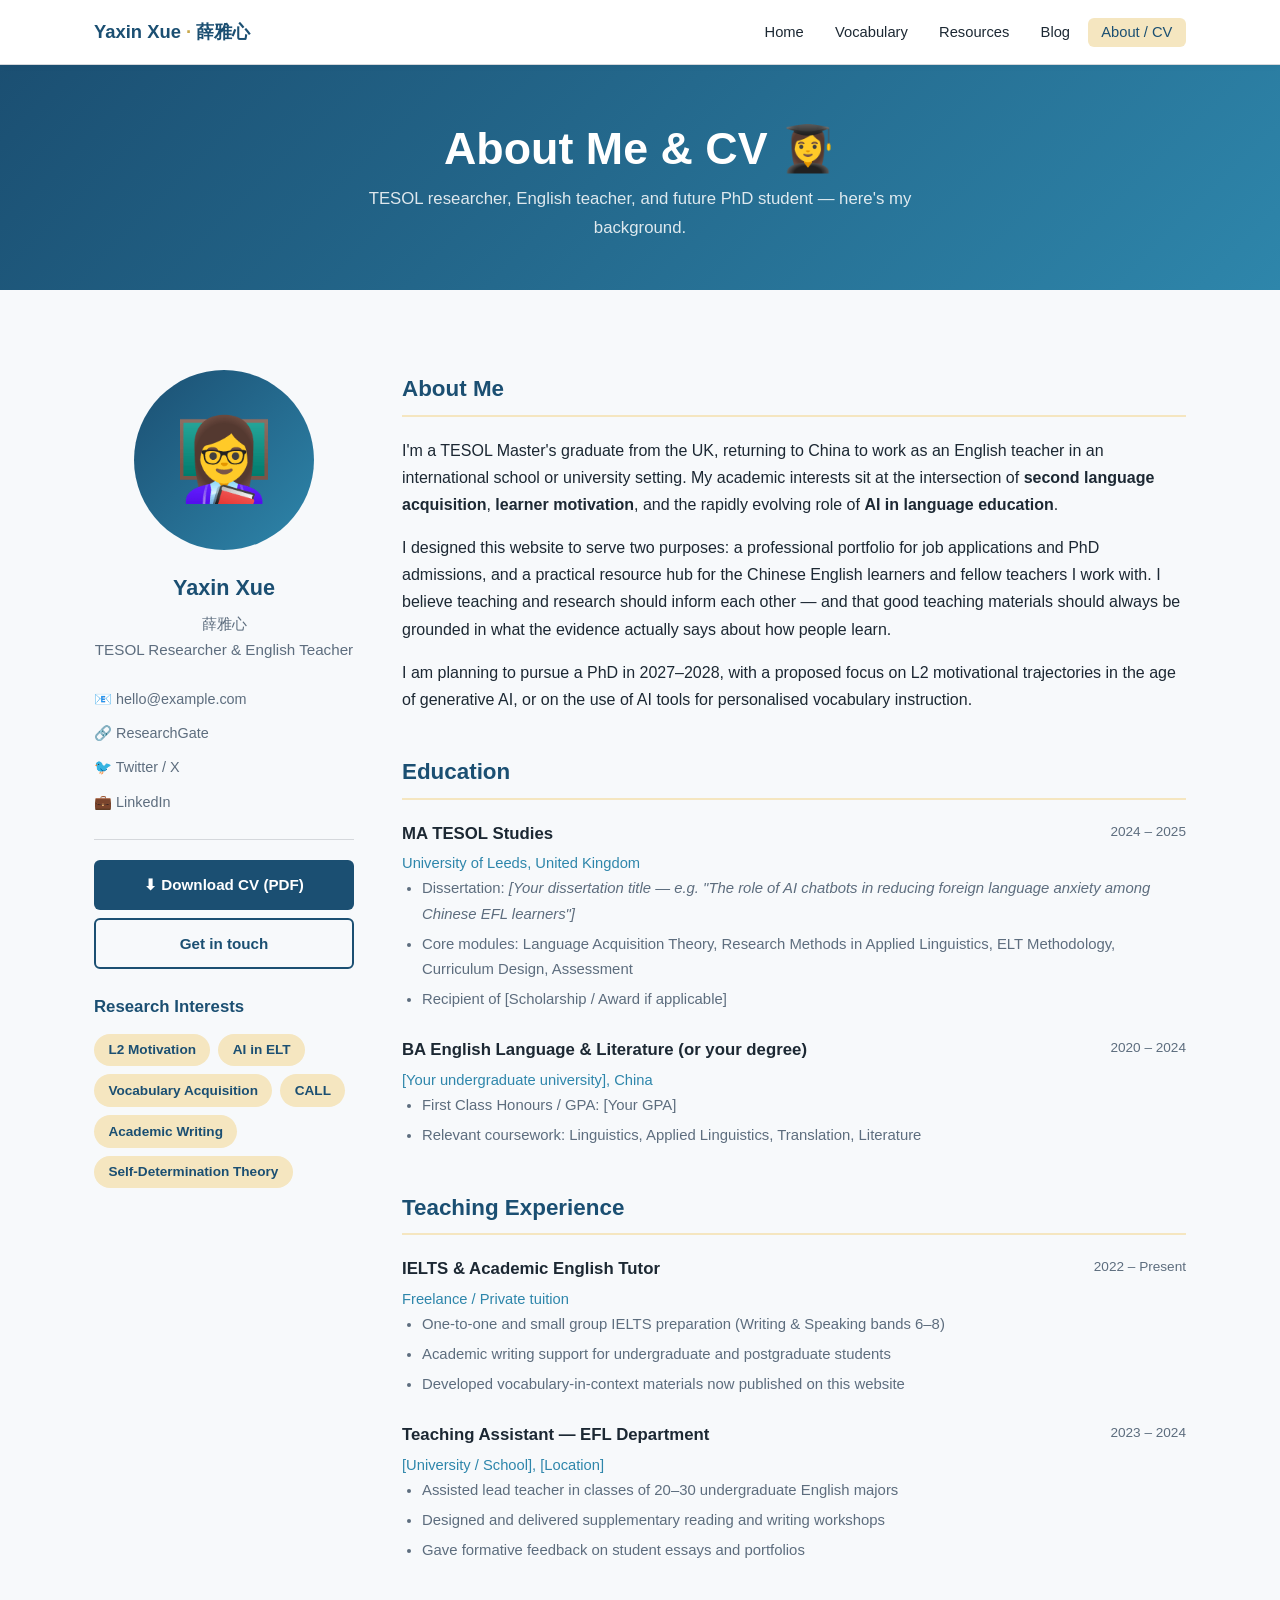
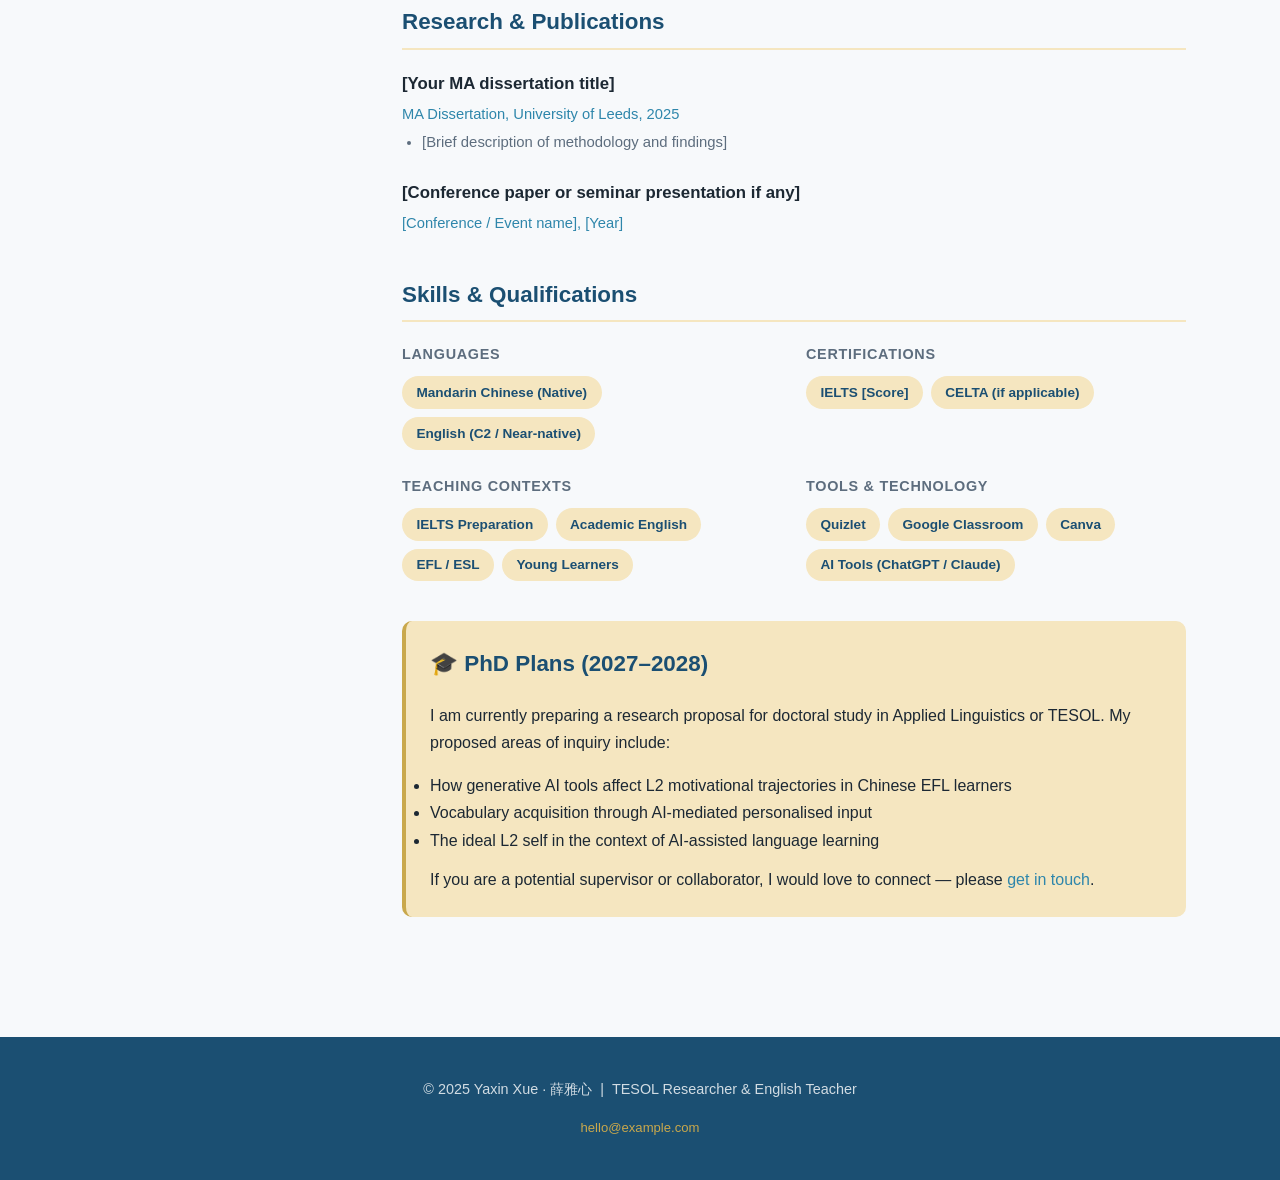
==== commit 8b5f4dca: "Update university to University of Leeds, degree to MA TESOL Studies https://claude.ai/code/session_" ====
--- a/about.html
+++ b/about.html
@@ -91,8 +91,8 @@
           <div class="cv-item">
             <div class="cv-item-header">
               <div>
-                <h4>MA TESOL (Teaching English to Speakers of Other Languages)</h4>
-                <p class="cv-item-org">University of [Your University], United Kingdom</p>
+                <h4>MA TESOL Studies</h4>
+                <p class="cv-item-org">University of Leeds, United Kingdom</p>
               </div>
               <span class="cv-date">2024 – 2025</span>
             </div>
@@ -159,7 +159,7 @@
 
           <div class="cv-item">
             <h4>[Your MA dissertation title]</h4>
-            <p class="cv-item-org">MA Dissertation, [University], 2025</p>
+            <p class="cv-item-org">MA Dissertation, University of Leeds, 2025</p>
             <ul>
               <li>[Brief description of methodology and findings]</li>
             </ul>
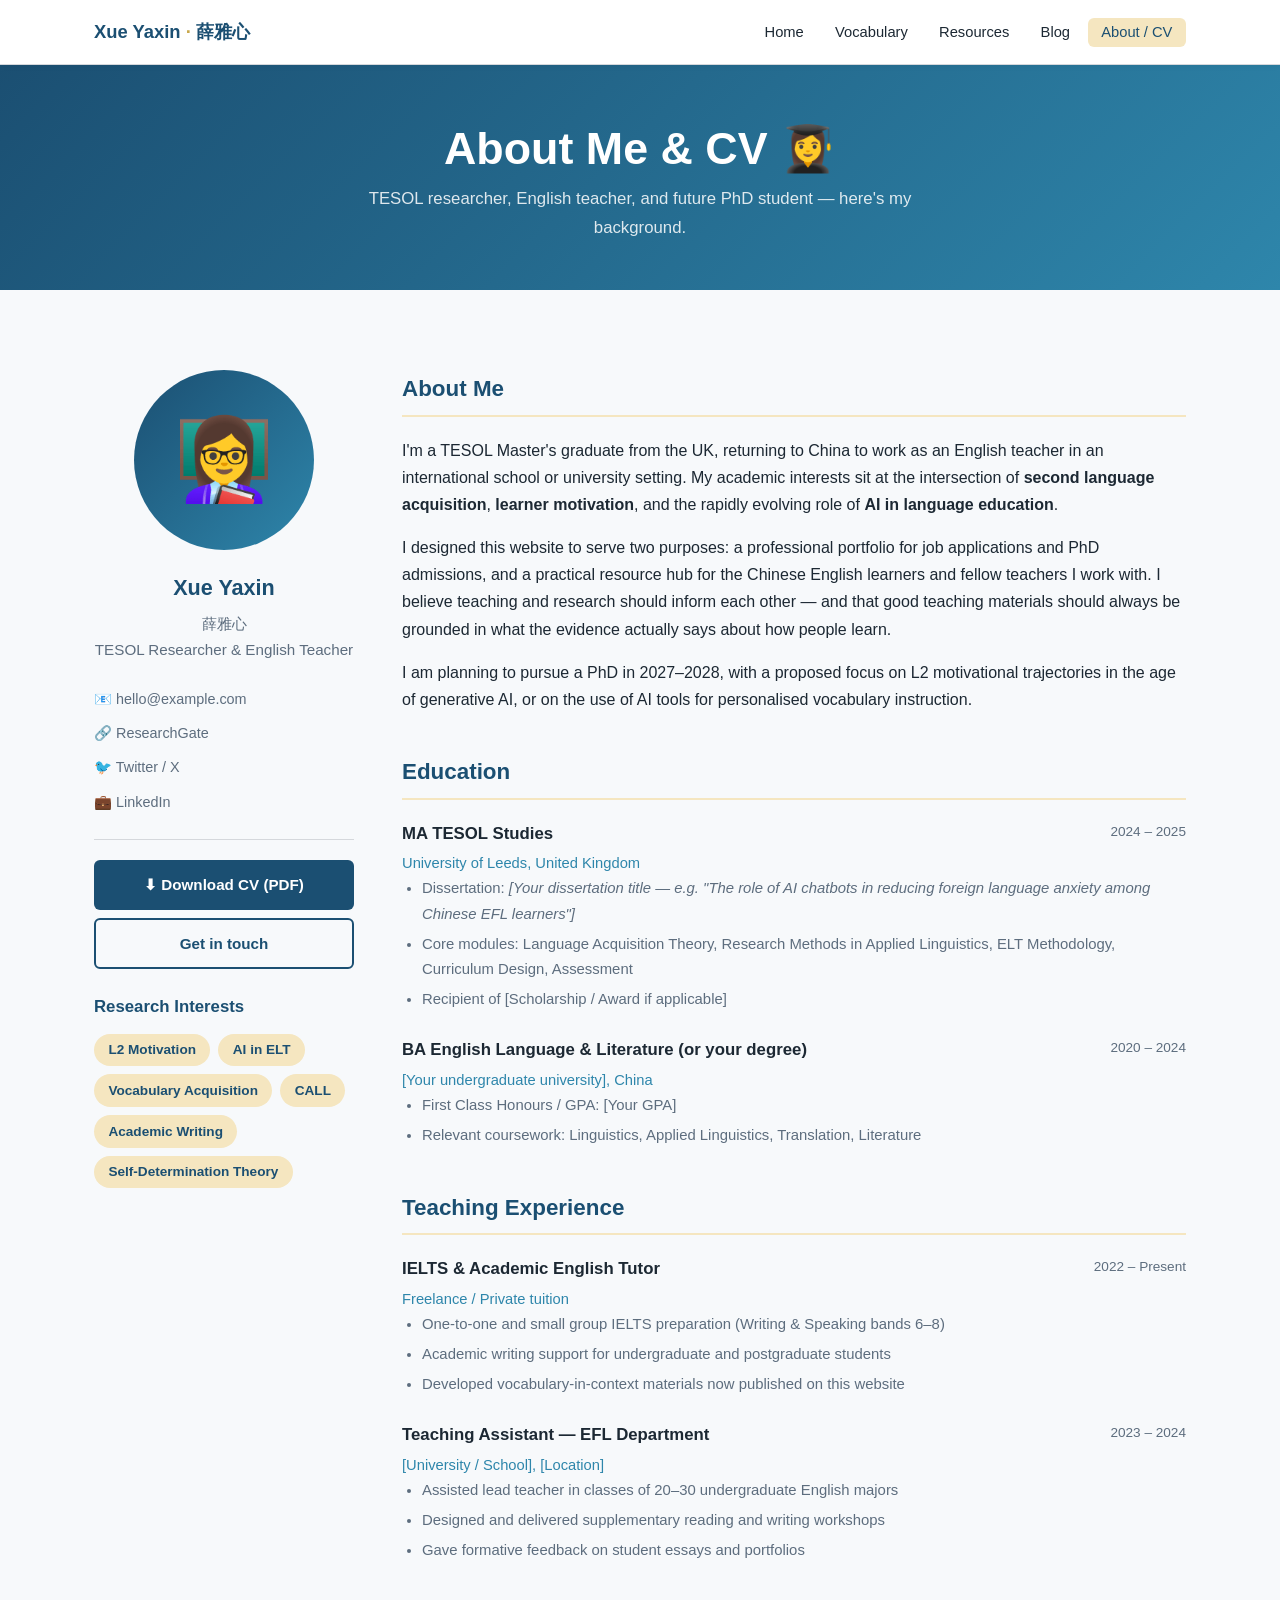
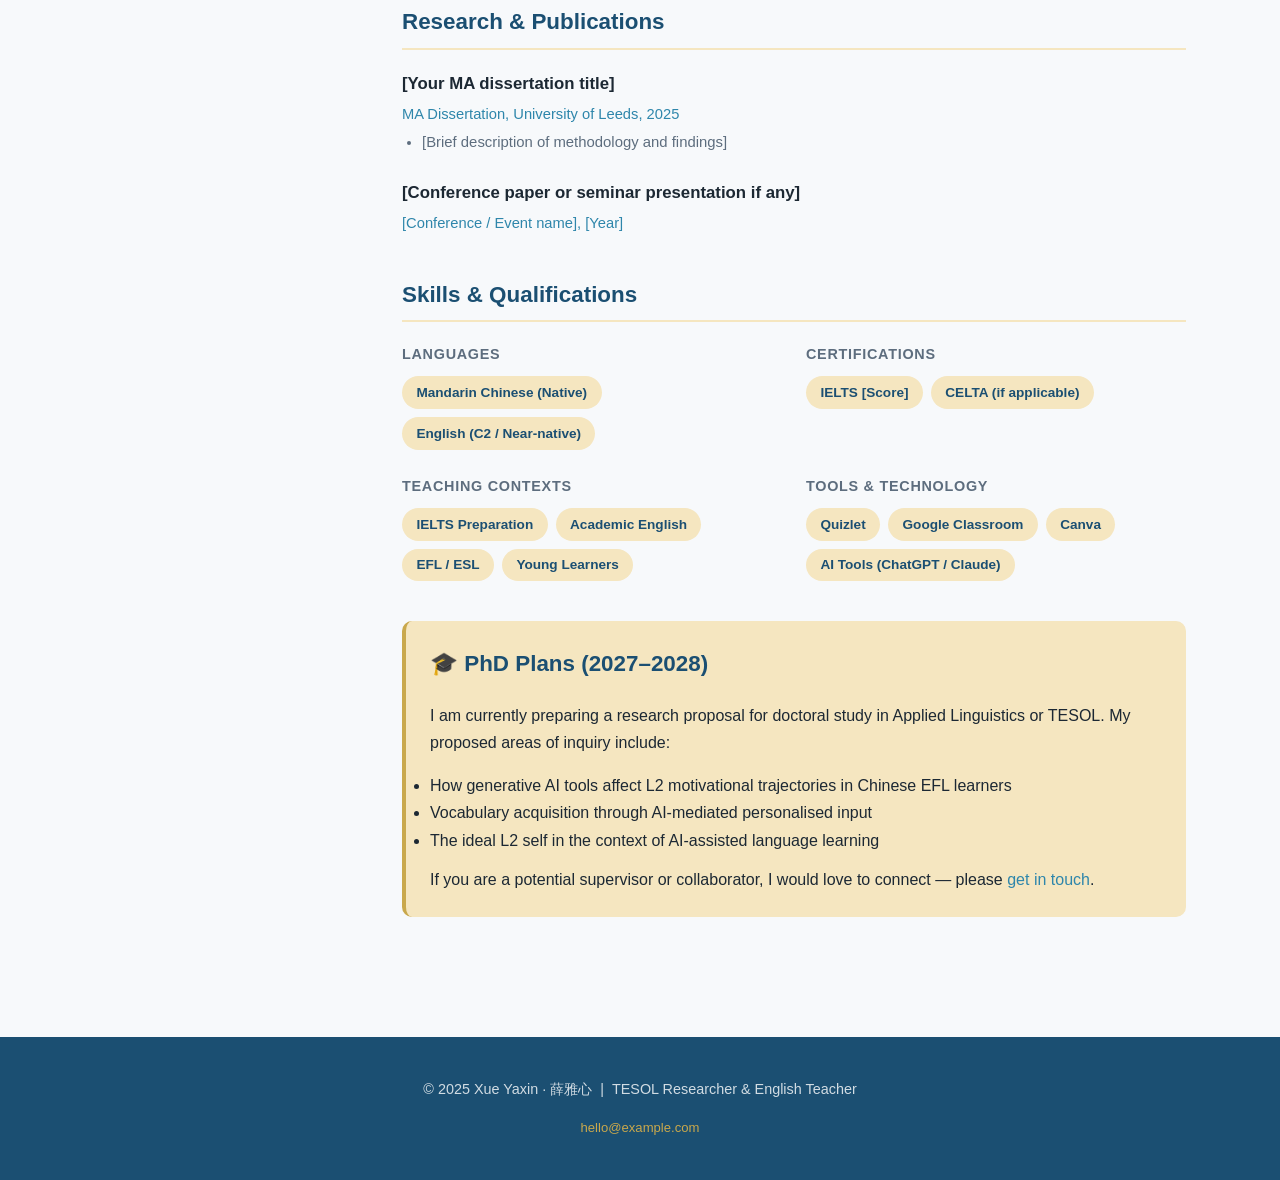
==== commit 596b7008: "Correct name order to Xue Yaxin · 薛雅心 across all pages https://claude.ai/code/session_01CTBrnLzxWctn" ====
--- a/about.html
+++ b/about.html
@@ -3,8 +3,8 @@
 <head>
   <meta charset="UTF-8">
   <meta name="viewport" content="width=device-width, initial-scale=1.0">
-  <title>About &amp; CV | Yaxin Xue</title>
-  <meta name="description" content="About Yaxin Xue — TESOL researcher, English teacher, and PhD applicant in L2 motivation and AI in language education.">
+  <title>About &amp; CV | Xue Yaxin</title>
+  <meta name="description" content="About Xue Yaxin — TESOL researcher, English teacher, and PhD applicant in L2 motivation and AI in language education.">
   <link rel="stylesheet" href="css/style.css">
 </head>
 <body>
@@ -12,7 +12,7 @@
 <header class="site-header">
   <div class="container">
     <nav class="nav-inner">
-      <a class="nav-brand" href="index.html">Yaxin Xue <span>·</span> 薛雅心</a>
+      <a class="nav-brand" href="index.html">Xue Yaxin <span>·</span> 薛雅心</a>
       <ul class="nav-links">
         <li><a href="index.html">Home</a></li>
         <li><a href="vocabulary.html">Vocabulary</a></li>
@@ -41,7 +41,7 @@
       <!-- Sidebar -->
       <aside class="about-sidebar">
         <div class="about-avatar">👩‍🏫</div>
-        <div class="about-name">Yaxin Xue</div>
+        <div class="about-name">Xue Yaxin</div>
         <div class="about-role">薛雅心<br>TESOL Researcher &amp; English Teacher</div>
 
         <div class="about-contact">
@@ -228,7 +228,7 @@
 </section>
 
 <footer class="site-footer">
-  <p>© 2025 Yaxin Xue · 薛雅心 &nbsp;|&nbsp; TESOL Researcher &amp; English Teacher</p>
+  <p>© 2025 Xue Yaxin · 薛雅心 &nbsp;|&nbsp; TESOL Researcher &amp; English Teacher</p>
   <p style="margin-top:.5rem;font-size:.82rem">
     <a href="mailto:hello@example.com">hello@example.com</a>
   </p>
